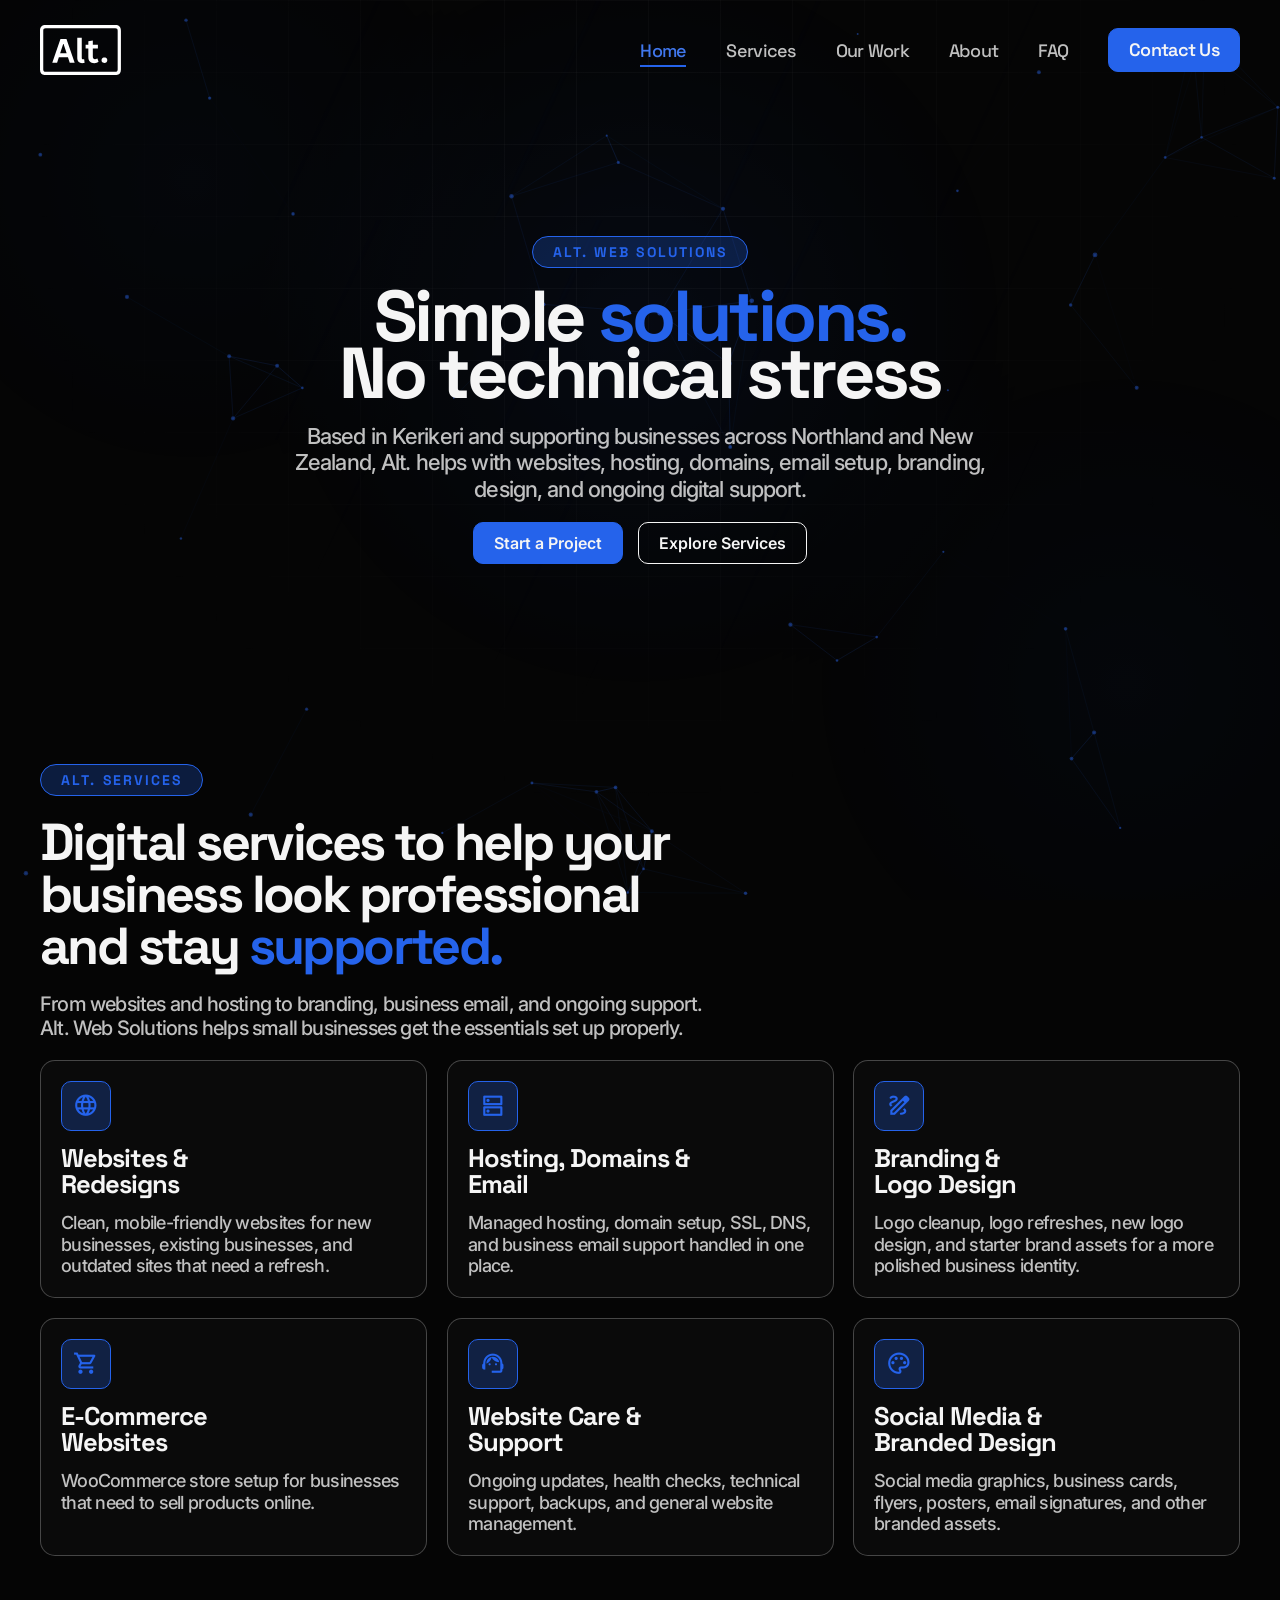
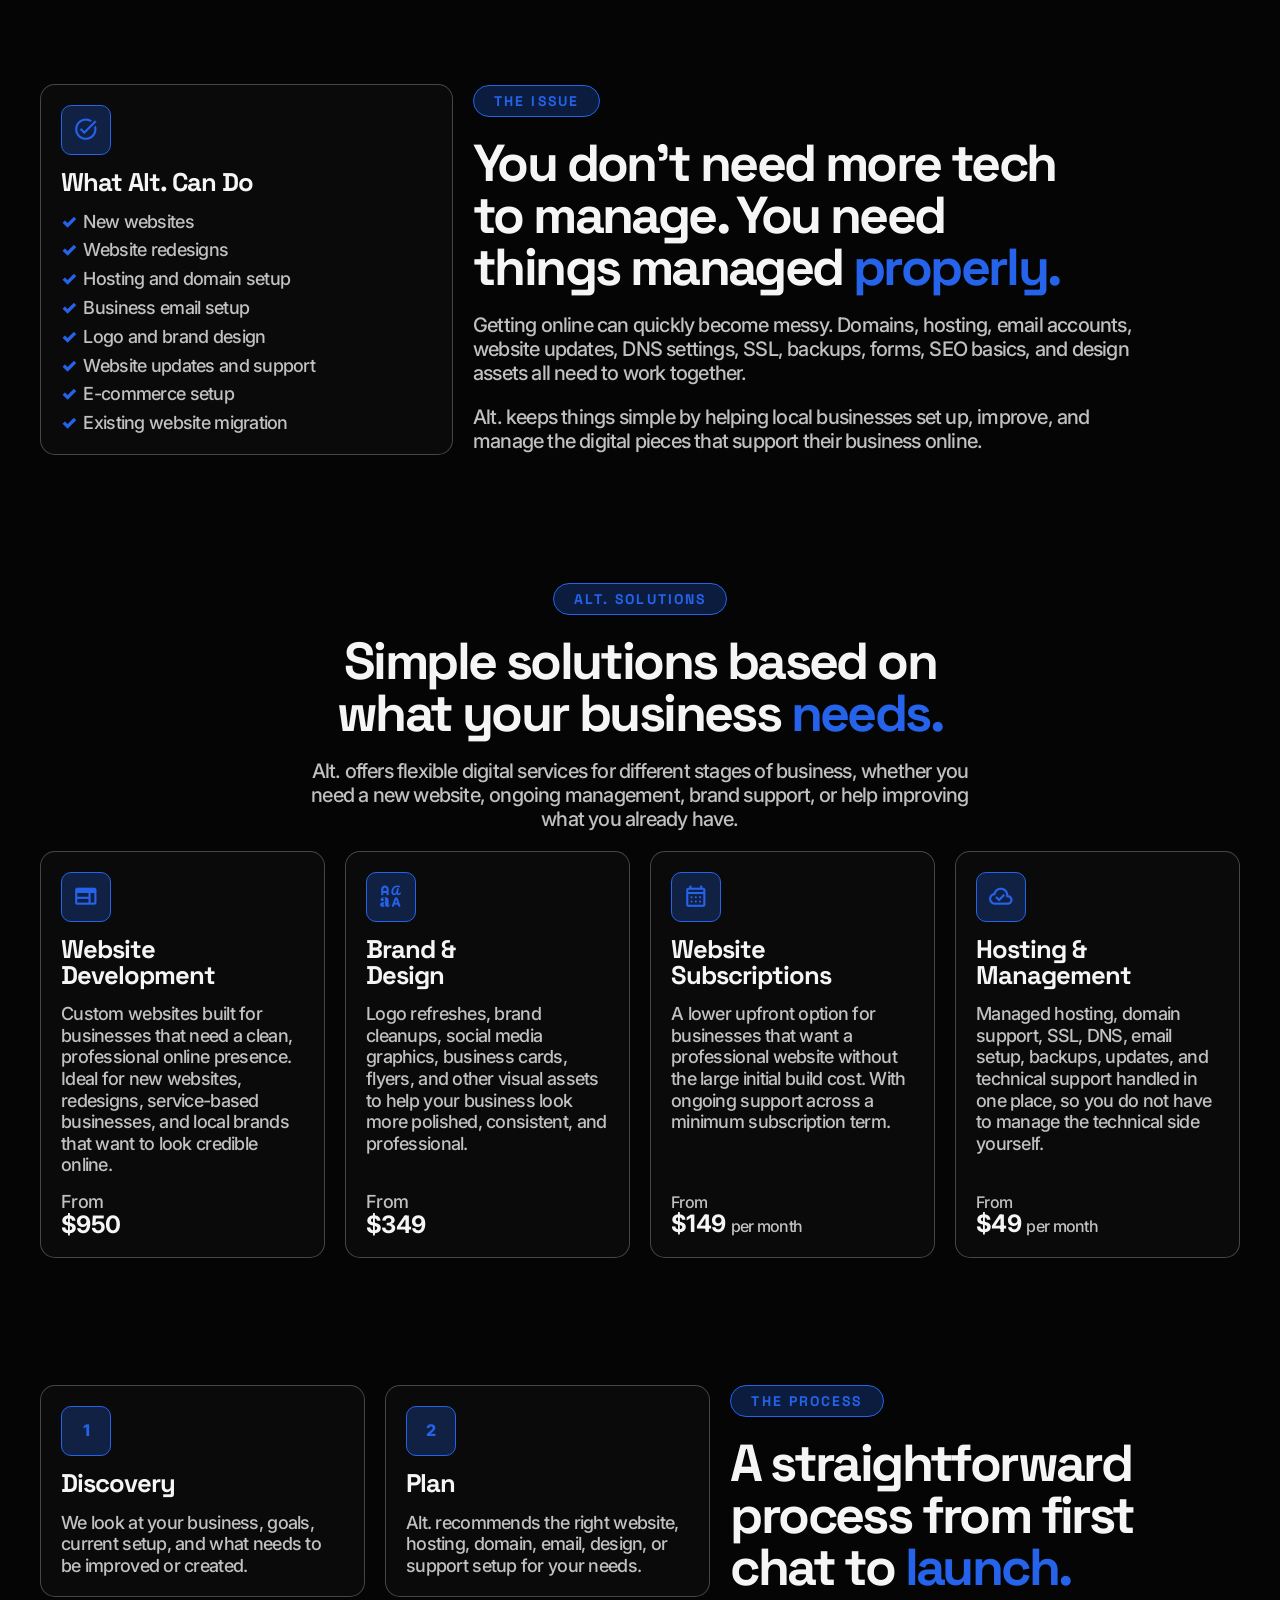
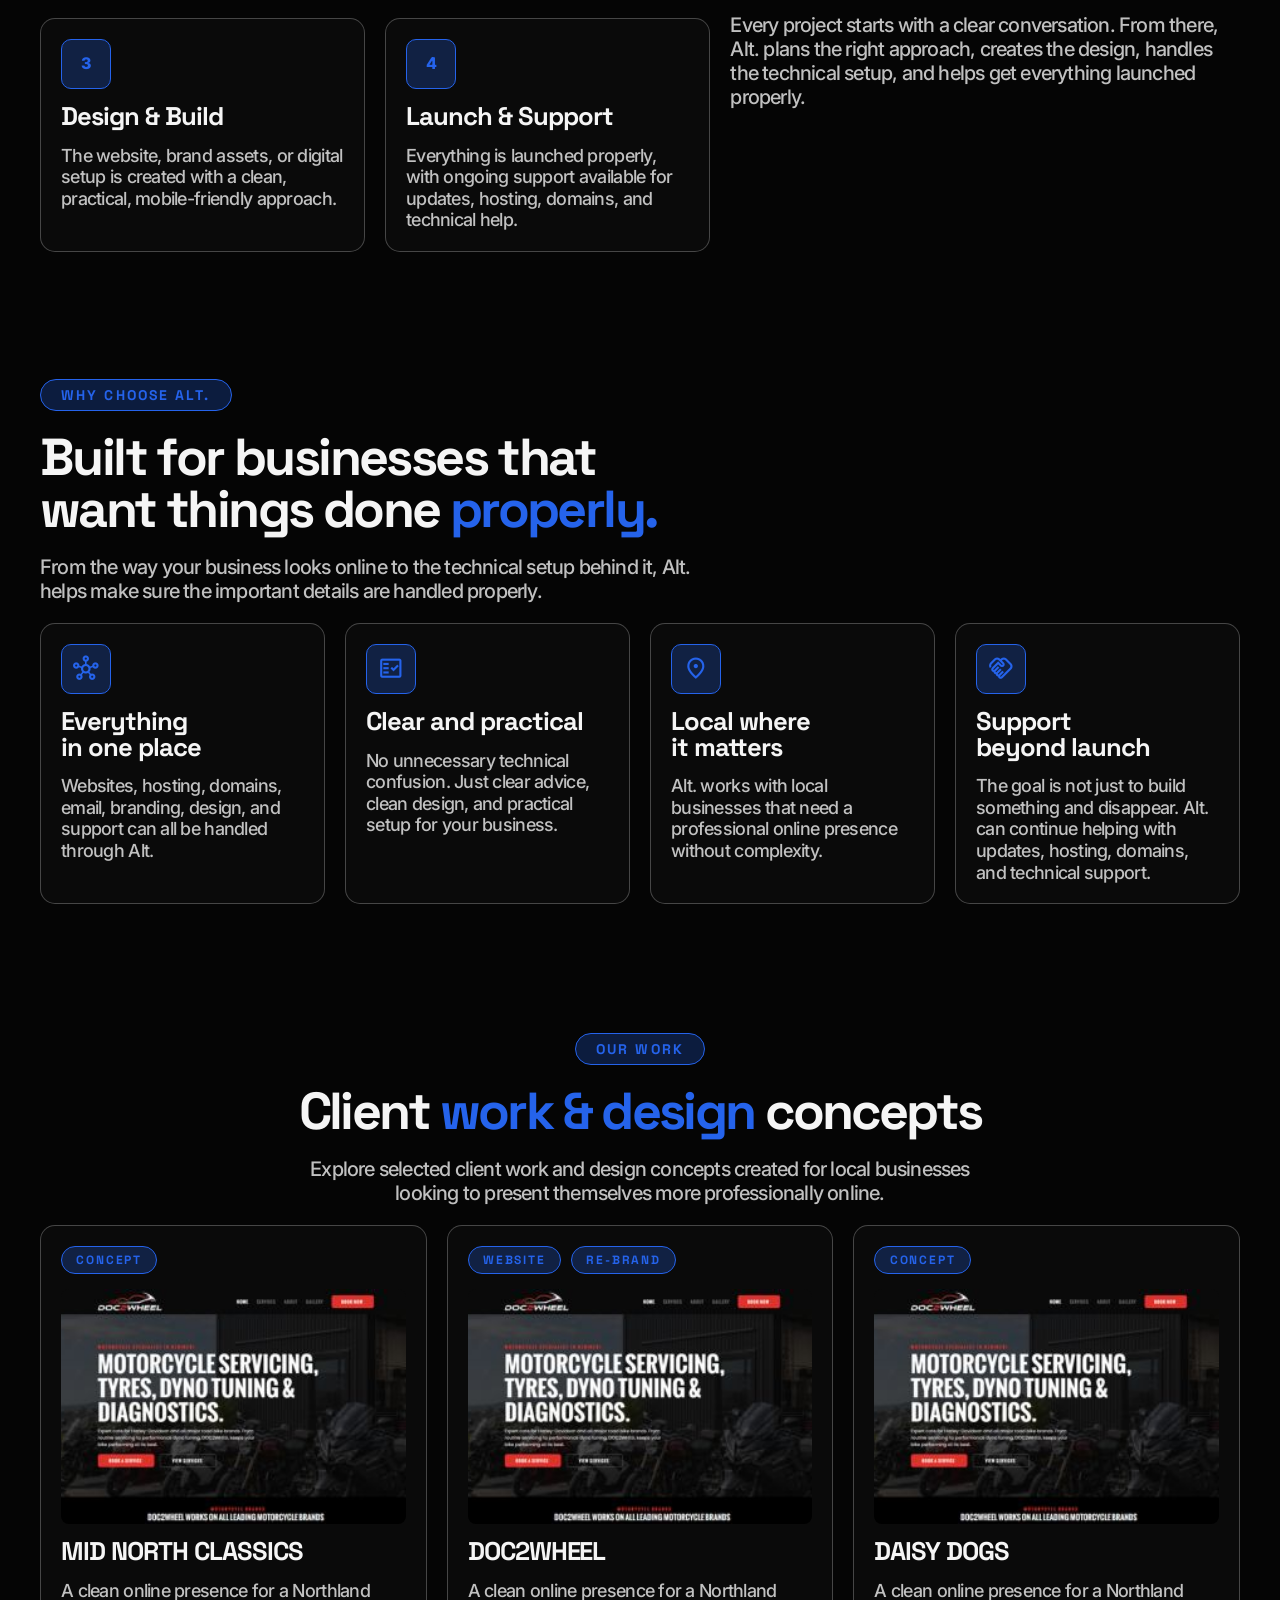
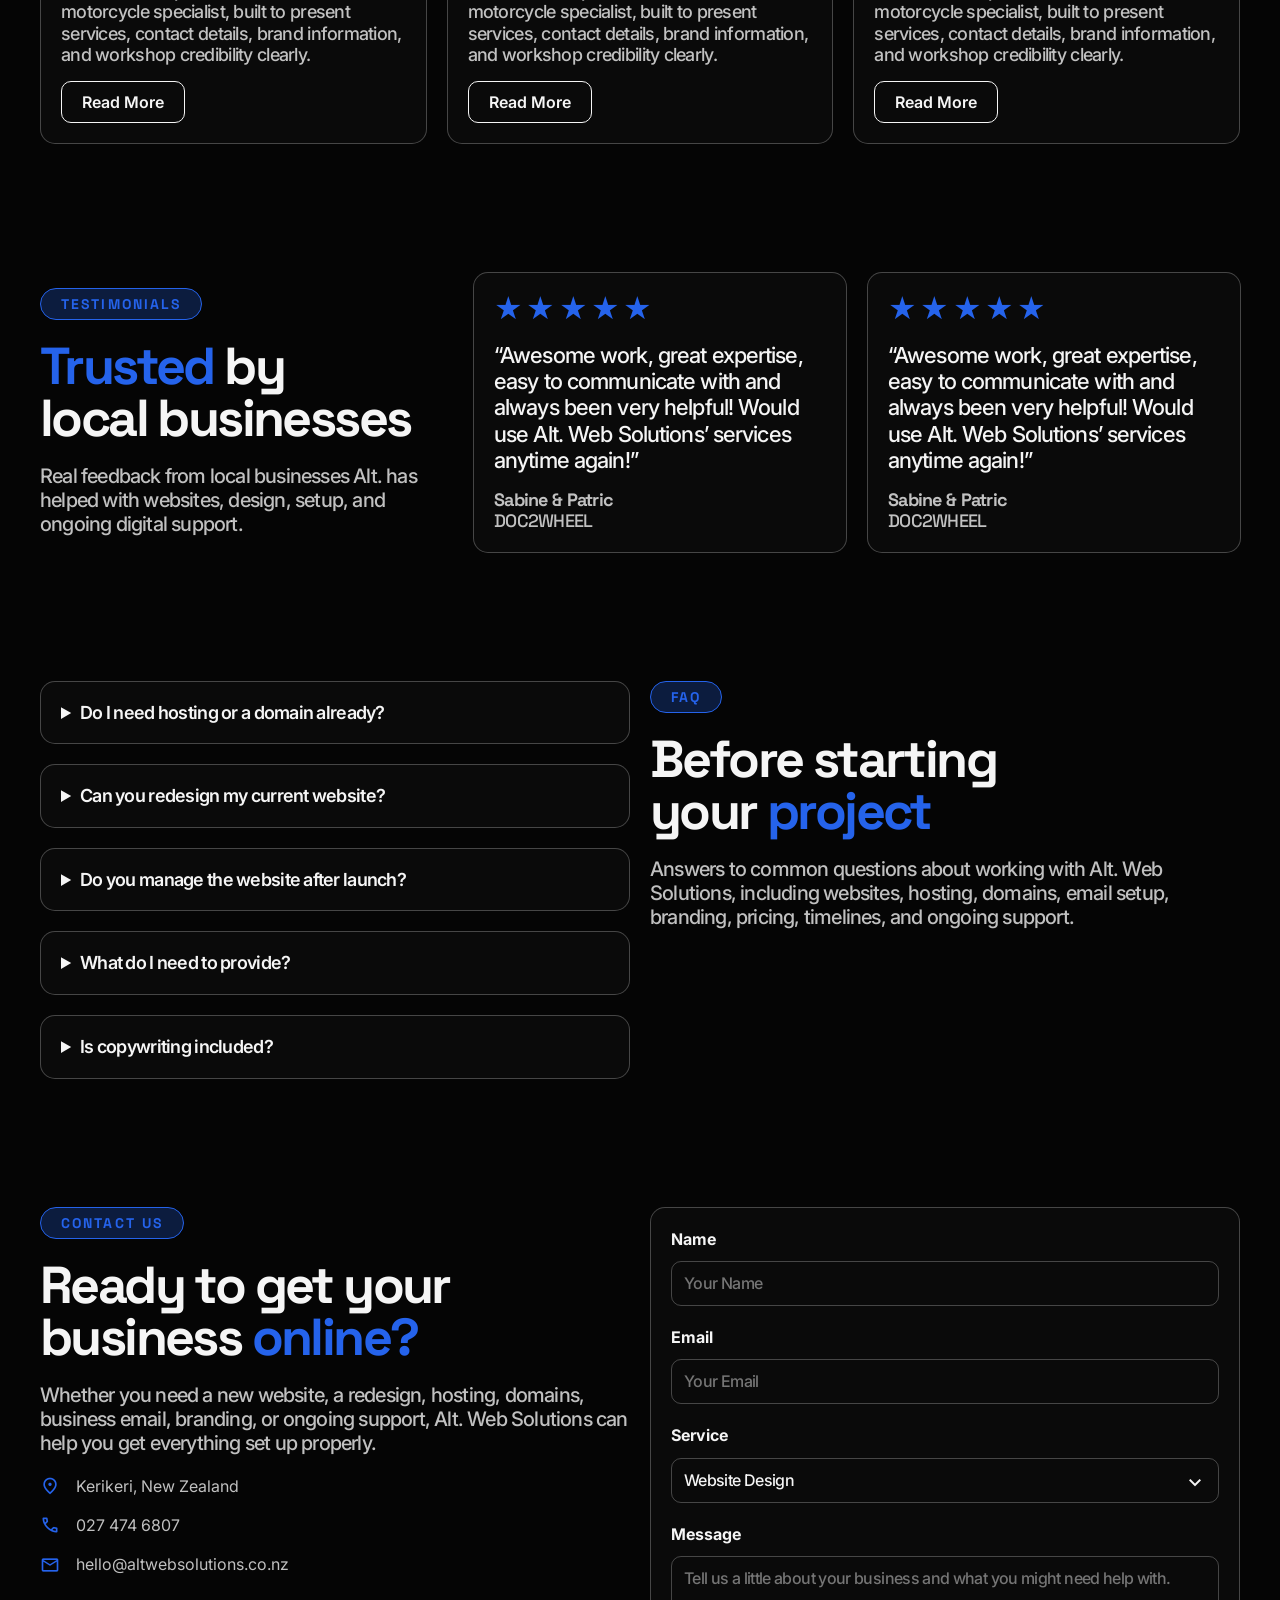
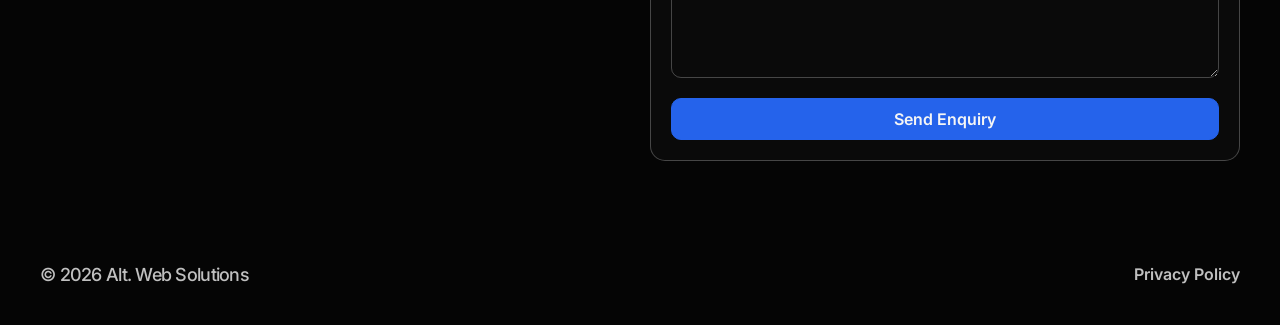
==== index.html @ 3576954f "Initial static site build" ====
<!DOCTYPE html>
<html lang="en">
  <head>
    <meta charset="utf-8">
    <meta name="viewport" content="width=device-width, initial-scale=1">
    <title>Alt. Web Solutions | Digital Support</title>
    <meta
      name="description"
      content="Alt. Web Solutions helps businesses in Kerikeri, Northland and New Zealand with websites, hosting, domains, email setup, branding, design and ongoing digital support.">
    <link rel="preconnect" href="https://fonts.googleapis.com">
    <link rel="preconnect" href="https://fonts.gstatic.com" crossorigin>
    <link
      href="https://fonts.googleapis.com/css2?family=Inter:wght@400;500;600;700;800;900&family=Space+Grotesk:wght@500;700&family=Material+Symbols+Outlined"
      rel="stylesheet">
    <link
      rel="icon"
      href="assets/images/alt-web-solutions-icon-logo.svg"
      type="image/svg+xml">
    <link rel="stylesheet" href="assets/css/tokens.css">
    <link rel="stylesheet" href="assets/css/base.css">
    <link rel="stylesheet" href="assets/css/components.css">
    <link rel="stylesheet" href="assets/css/tech-background.css">
    <script src="assets/js/includes.js" defer></script>
    <script src="assets/js/tech-background.js" defer></script>
    <script src="assets/js/interactions.js" defer></script>
  </head>
  <body>
    <canvas class="tech-background" aria-hidden="true"></canvas>
    <div class="tech-ambient" aria-hidden="true"></div>
    <div class="tech-grid" aria-hidden="true"></div>

    <div data-include="assets/partials/header.html"></div>

    <main id="home">
      <section class="hero" aria-labelledby="hero-title">
        <div class="container hero-inner">
          <p class="eyebrow">ALT. WEB SOLUTIONS</p>
          <h1 id="hero-title">
            Simple <span>solutions.</span><br>No technical stress
          </h1>
          <p>
            Based in Kerikeri and supporting businesses across Northland and New
            Zealand, Alt. helps with websites, hosting, domains, email setup,
            branding, design, and ongoing digital support.
          </p>
          <div class="button-row" role="group" aria-label="Primary actions">
            <a class="button" href="#contact">Start a Project</a>
            <a class="button button-outline" href="#services"
              >Explore Services</a
            >
          </div>
        </div>
      </section>

      <section class="section" id="services" aria-labelledby="services-title">
        <div class="container">
          <div class="section-intro">
            <p class="eyebrow">ALT. SERVICES</p>
            <h2 id="services-title">
              Digital services to help your business look professional and stay
              <span>supported.</span>
            </h2>
            <p>
              From websites and hosting to branding, business email, and ongoing
              support. Alt. Web Solutions helps small businesses get the
              essentials set up properly.
            </p>
          </div>

          <div class="card-grid card-grid-three">
            <article class="card rise 3d-interaction">
              <span
                class="material-symbols-outlined card-icon"
                aria-hidden="true"
                >language</span
              >
              <h3>Websites &amp;<br>Redesigns</h3>
              <p>
                Clean, mobile-friendly websites for new businesses, existing
                businesses, and outdated sites that need a refresh.
              </p>
            </article>
            <article class="card rise 3d-interaction">
              <span
                class="material-symbols-outlined card-icon"
                aria-hidden="true"
                >dns</span
              >
              <h3>Hosting, Domains &amp;<br>Email</h3>
              <p>
                Managed hosting, domain setup, SSL, DNS, and business email
                support handled in one place.
              </p>
            </article>
            <article class="card rise 3d-interaction">
              <span
                class="material-symbols-outlined card-icon"
                aria-hidden="true"
                >draw</span
              >
              <h3>Branding &amp;<br>Logo Design</h3>
              <p>
                Logo cleanup, logo refreshes, new logo design, and starter brand
                assets for a more polished business identity.
              </p>
            </article>
            <article class="card rise 3d-interaction">
              <span
                class="material-symbols-outlined card-icon"
                aria-hidden="true"
                >shopping_cart</span
              >
              <h3>E-Commerce<br>Websites</h3>
              <p>
                WooCommerce store setup for businesses that need to sell
                products online.
              </p>
            </article>
            <article class="card rise 3d-interaction">
              <span
                class="material-symbols-outlined card-icon"
                aria-hidden="true"
                >support_agent</span
              >
              <h3>Website Care &amp;<br>Support</h3>
              <p>
                Ongoing updates, health checks, technical support, backups, and
                general website management.
              </p>
            </article>
            <article class="card rise 3d-interaction">
              <span
                class="material-symbols-outlined card-icon"
                aria-hidden="true"
                >palette</span
              >
              <h3>Social Media &amp; Branded Design</h3>
              <p>
                Social media graphics, business cards, flyers, posters, email
                signatures, and other branded assets.
              </p>
            </article>
          </div>
        </div>
      </section>

      <section class="section" id="about" aria-labelledby="issue-title">
        <div class="container split">
          <article class="card rise 3d-interaction checklist-card">
            <span class="material-symbols-outlined card-icon" aria-hidden="true"
              >task_alt</span
            >
            <h3>What Alt. Can Do</h3>
            <ul class="check-list">
              <li>New websites</li>
              <li>Website redesigns</li>
              <li>Hosting and domain setup</li>
              <li>Business email setup</li>
              <li>Logo and brand design</li>
              <li>Website updates and support</li>
              <li>E-commerce setup</li>
              <li>Existing website migration</li>
            </ul>
          </article>

          <div class="section-intro section-intro-compact">
            <p class="eyebrow">THE ISSUE</p>
            <h2 id="issue-title">
              You don’t need more tech to manage. You need things managed
              <span>properly.</span>
            </h2>
            <p>
              Getting online can quickly become messy. Domains, hosting, email
              accounts, website updates, DNS settings, SSL, backups, forms, SEO
              basics, and design assets all need to work together.
            </p>
            <p>
              Alt. keeps things simple by helping local businesses set up,
              improve, and manage the digital pieces that support their business
              online.
            </p>
          </div>
        </div>
      </section>

      <section class="section" aria-labelledby="solutions-title">
        <div class="container">
          <div class="section-intro section-intro-center">
            <p class="eyebrow">ALT. SOLUTIONS</p>
            <h2 id="solutions-title">
              Simple solutions based on what your business <span>needs.</span>
            </h2>
            <p>
              Alt. offers flexible digital services for different stages of
              business, whether you need a new website, ongoing management,
              brand support, or help improving what you already have.
            </p>
          </div>

          <div class="card-grid card-grid-four">
            <article class="card rise 3d-interaction price-card">
              <span
                class="material-symbols-outlined card-icon"
                aria-hidden="true"
                >web</span
              >
              <h3>Website Development</h3>
              <p>
                Custom websites built for businesses that need a clean,
                professional online presence. Ideal for new websites, redesigns,
                service-based businesses, and local brands that want to look
                credible online.
              </p>
              <p class="price">From <strong>$950</strong></p>
            </article>
            <article class="card rise 3d-interaction price-card">
              <span
                class="material-symbols-outlined card-icon"
                aria-hidden="true"
                >brand_family</span
              >
              <h3>Brand &amp;<br>Design</h3>
              <p>
                Logo refreshes, brand cleanups, social media graphics, business
                cards, flyers, and other visual assets to help your business
                look more polished, consistent, and professional.
              </p>
              <p class="price">From <strong>$349</strong></p>
            </article>
            <article class="card rise 3d-interaction price-card">
              <span
                class="material-symbols-outlined card-icon"
                aria-hidden="true"
                >calendar_month</span
              >
              <h3>Website Subscriptions</h3>
              <p>
                A lower upfront option for businesses that want a professional
                website without the large initial build cost. With ongoing
                support across a minimum subscription term.
              </p>
              <p class="price">
                <span>From</span>
                <span class="price-line"
                  ><strong>$149</strong> <span>per month</span></span
                >
              </p>
            </article>
            <article class="card rise 3d-interaction price-card">
              <span
                class="material-symbols-outlined card-icon"
                aria-hidden="true"
                >cloud_done</span
              >
              <h3>Hosting &amp; Management</h3>
              <p>
                Managed hosting, domain support, SSL, DNS, email setup, backups,
                updates, and technical support handled in one place, so you do
                not have to manage the technical side yourself.
              </p>
              <p class="price">
                <span>From</span>
                <span class="price-line"
                  ><strong>$49</strong> <span>per month</span></span
                >
              </p>
            </article>
          </div>
        </div>
      </section>

      <section class="section" aria-labelledby="process-title">
        <div class="container split process-split">
          <div class="card-grid card-grid-two">
            <article class="card rise 3d-interaction process-card">
              <span class="step">1</span>
              <h3>Discovery</h3>
              <p>
                We look at your business, goals, current setup, and what needs
                to be improved or created.
              </p>
            </article>
            <article class="card rise 3d-interaction process-card">
              <span class="step">2</span>
              <h3>Plan</h3>
              <p>
                Alt. recommends the right website, hosting, domain, email,
                design, or support setup for your needs.
              </p>
            </article>
            <article class="card rise 3d-interaction process-card">
              <span class="step">3</span>
              <h3>Design &amp; Build</h3>
              <p>
                The website, brand assets, or digital setup is created with a
                clean, practical, mobile-friendly approach.
              </p>
            </article>
            <article class="card rise 3d-interaction process-card">
              <span class="step">4</span>
              <h3>Launch &amp; Support</h3>
              <p>
                Everything is launched properly, with ongoing support available
                for updates, hosting, domains, and technical help.
              </p>
            </article>
          </div>

          <div class="section-intro section-intro-compact">
            <p class="eyebrow">THE PROCESS</p>
            <h2 id="process-title">
              A straightforward process from first chat to <span>launch.</span>
            </h2>
            <p>
              Every project starts with a clear conversation. From there, Alt.
              plans the right approach, creates the design, handles the
              technical setup, and helps get everything launched properly.
            </p>
          </div>
        </div>
      </section>

      <section class="section" aria-labelledby="why-title">
        <div class="container">
          <div class="section-intro">
            <p class="eyebrow">WHY CHOOSE ALT.</p>
            <h2 id="why-title">
              Built for businesses that want things done <span>properly.</span>
            </h2>
            <p>
              From the way your business looks online to the technical setup
              behind it, Alt. helps make sure the important details are handled
              properly.
            </p>
          </div>

          <div class="card-grid card-grid-four">
            <article class="card rise 3d-interaction">
              <span
                class="material-symbols-outlined card-icon"
                aria-hidden="true"
                >hub</span
              >
              <h3>Everything in one place</h3>
              <p>
                Websites, hosting, domains, email, branding, design, and support
                can all be handled through Alt.
              </p>
            </article>
            <article class="card rise 3d-interaction">
              <span
                class="material-symbols-outlined card-icon"
                aria-hidden="true"
                >fact_check</span
              >
              <h3>Clear and practical</h3>
              <p>
                No unnecessary technical confusion. Just clear advice, clean
                design, and practical setup for your business.
              </p>
            </article>
            <article class="card rise 3d-interaction">
              <span
                class="material-symbols-outlined card-icon"
                aria-hidden="true"
                >location_on</span
              >
              <h3>Local where it matters</h3>
              <p>
                Alt. works with local businesses that need a professional online
                presence without complexity.
              </p>
            </article>
            <article class="card rise 3d-interaction">
              <span
                class="material-symbols-outlined card-icon"
                aria-hidden="true"
                >handshake</span
              >
              <h3>Support beyond launch</h3>
              <p>
                The goal is not just to build something and disappear. Alt. can
                continue helping with updates, hosting, domains, and technical
                support.
              </p>
            </article>
          </div>
        </div>
      </section>

      <section class="section" id="work" aria-labelledby="work-title">
        <div class="container">
          <div class="section-intro section-intro-center">
            <p class="eyebrow">OUR WORK</p>
            <h2 id="work-title">
              Client <span>work &amp; design</span> concepts
            </h2>
            <p>
              Explore selected client work and design concepts created for local
              businesses looking to present themselves more professionally
              online.
            </p>
          </div>

          <div class="card-grid card-grid-three">
            <article class="card work-card">
              <p class="tag-list"><span>CONCEPT</span></p>
              <img
                src="assets/images/doc2wheel.jpg"
                alt="Mid North Classics concept website preview."
                width="430"
                height="235"
                loading="lazy">
              <h3>MID NORTH CLASSICS</h3>
              <p>
                A clean online presence for a Northland motorcycle specialist,
                built to present services, contact details, brand information,
                and workshop credibility clearly.
              </p>
              <a class="button button-outline" href="#contact">Read More</a>
            </article>
            <article class="card work-card">
              <p class="tag-list"><span>WEBSITE</span><span>RE-BRAND</span></p>
              <img
                src="assets/images/doc2wheel.jpg"
                alt="DOC2WHEEL website rebuild preview."
                width="430"
                height="235"
                loading="lazy">
              <h3>DOC2WHEEL</h3>
              <p>
                A clean online presence for a Northland motorcycle specialist,
                built to present services, contact details, brand information,
                and workshop credibility clearly.
              </p>
              <a class="button button-outline" href="#contact">Read More</a>
            </article>
            <article class="card work-card">
              <p class="tag-list"><span>CONCEPT</span></p>
              <img
                src="assets/images/doc2wheel.jpg"
                alt="Daisy Dogs concept website preview."
                width="430"
                height="235"
                loading="lazy">
              <h3>DAISY DOGS</h3>
              <p>
                A clean online presence for a Northland motorcycle specialist,
                built to present services, contact details, brand information,
                and workshop credibility clearly.
              </p>
              <a class="button button-outline" href="#contact">Read More</a>
            </article>
          </div>
        </div>
      </section>

      <section class="section" aria-labelledby="testimonials-title">
        <div class="container split testimonials">
          <div class="section-intro section-intro-compact">
            <p class="eyebrow">TESTIMONIALS</p>
            <h2 id="testimonials-title">
              <span>Trusted</span> by local businesses
            </h2>
            <p>
              Real feedback from local businesses Alt. has helped with websites,
              design, setup, and ongoing digital support.
            </p>
          </div>

          <div class="card-grid card-grid-two">
            <article class="card rise 3d-interaction testimonial-card">
              <p>
                <span class="stars" role="img" aria-label="Five star review"
                  >★★★★★</span
                >
              </p>
              <blockquote>
                “Awesome work, great expertise, easy to communicate with and
                always been very helpful! Would use Alt. Web Solutions’ services
                anytime again!”
              </blockquote>
              <p><strong>Sabine &amp; Patric</strong><br>DOC2WHEEL</p>
            </article>
            <article class="card rise 3d-interaction testimonial-card">
              <p>
                <span class="stars" role="img" aria-label="Five star review"
                  >★★★★★</span
                >
              </p>
              <blockquote>
                “Awesome work, great expertise, easy to communicate with and
                always been very helpful! Would use Alt. Web Solutions’ services
                anytime again!”
              </blockquote>
              <p><strong>Sabine &amp; Patric</strong><br>DOC2WHEEL</p>
            </article>
          </div>
        </div>
      </section>

      <section class="section" id="faq" aria-labelledby="faq-title">
        <div class="container faq-split">
          <div class="faq-list">
            <details>
              <summary>Do I need hosting or a domain already?</summary>
              <p>
                No. Alt. can help with hosting, domains, SSL, DNS, and business
                email setup.
              </p>
            </details>
            <details>
              <summary>Can you redesign my current website?</summary>
              <p>
                Yes. Alt. can refresh an existing website or rebuild it into a
                cleaner, mobile-friendly version.
              </p>
            </details>
            <details>
              <summary>Do you manage the website after launch?</summary>
              <p>
                Yes. Ongoing support is available for updates, hosting, domains,
                backups, and technical help.
              </p>
            </details>
            <details>
              <summary>What do I need to provide?</summary>
              <p>
                Your business details, current website if you have one,
                preferred services, brand assets, and any examples you like.
              </p>
            </details>
            <details>
              <summary>Is copywriting included?</summary>
              <p>
                Basic content structure and cleanup can be included. Larger
                copywriting needs can be scoped separately.
              </p>
            </details>
          </div>

          <div class="section-intro section-intro-compact">
            <p class="eyebrow">FAQ</p>
            <h2 id="faq-title">Before starting your <span>project</span></h2>
            <p>
              Answers to common questions about working with Alt. Web Solutions,
              including websites, hosting, domains, email setup, branding,
              pricing, timelines, and ongoing support.
            </p>
          </div>
        </div>
      </section>

      <section class="section" id="contact" aria-labelledby="contact-title">
        <div class="container contact-split">
          <div class="section-intro section-intro-compact">
            <p class="eyebrow">CONTACT US</p>
            <h2 id="contact-title">
              Ready to get your business <span>online?</span>
            </h2>
            <p>
              Whether you need a new website, a redesign, hosting, domains,
              business email, branding, or ongoing support, Alt. Web Solutions
              can help you get everything set up properly.
            </p>
            <address class="contact-details">
              <span
                ><span class="material-symbols-outlined" aria-hidden="true"
                  >location_on</span
                >
                Kerikeri, New Zealand</span
              >
              <a href="tel:+64274746807"
                ><span class="material-symbols-outlined" aria-hidden="true"
                  >call</span
                >
                027&nbsp;474&nbsp;6807</a
              >
              <a href="mailto:hello@altwebsolutions.co.nz"
                ><span class="material-symbols-outlined" aria-hidden="true"
                  >mail</span
                >
                hello@altwebsolutions.co.nz</a
              >
            </address>
          </div>

          <form
            class="contact-form card"
            action="mailto:hello@altwebsolutions.co.nz"
            method="post"
            enctype="text/plain"
          >
            <!-- ponytail: static site only; replace mailto with a real endpoint when submissions need tracking. -->
            <label for="name">Name</label>
            <input
              id="name"
              name="name"
              type="text"
              placeholder="Your Name"
              autocomplete="name"
              required>

            <label for="email">Email</label>
            <input
              id="email"
              name="email"
              type="email"
              placeholder="Your Email"
              autocomplete="email"
              required>

            <label for="service">Service</label>
            <div class="select-wrap">
              <select id="service" name="service">
                <option>Website Design</option>
                <option>Website Redesign</option>
                <option>Hosting &amp; Management</option>
                <option>Brand &amp; Design</option>
              </select>
              <span
                class="material-symbols-outlined select-icon"
                aria-hidden="true"
                >expand_more</span
              >
            </div>

            <label for="message">Message</label>
            <textarea
              id="message"
              name="message"
              rows="5"
              placeholder="Tell us a little about your business and what you might need help with."
              required
            ></textarea>

            <button class="button" type="submit">Send Enquiry</button>
          </form>
        </div>
      </section>
    </main>

    <div data-include="assets/partials/footer.html"></div>
  </body>
</html>
---- assets/css/tokens.css ----
:root {
  --alt-black: #050505;
  --alt-charcoal: #111;
  --alt-white: #f5f5f5;
  --alt-blue: #2563eb;
  --alt-blue-light: #4077ed;
  --alt-border: rgba(245, 245, 245, 0.25);
  --alt-surface: rgba(245, 245, 245, 0.025);
  --alt-text-muted: rgba(255, 255, 255, 0.75);

  --font-body: "Inter", system-ui, sans-serif;
  --font-display: "Space Grotesk", "Inter", system-ui, sans-serif;

  --container-width: 75rem;
  --container-gutter: clamp(2rem, 6vw, 4rem);
  --section-space: 4rem;
  --grid-gap: 1.25rem;

  --radius-sm: 0.625rem;
  --radius-md: 0.9375rem;
  --ease: 180ms ease;
}
---- assets/css/base.css ----
*,
*::before,
*::after {
  box-sizing: border-box;
}

html {
  scroll-behavior: smooth;
}

body {
  margin: 0;
  min-height: 100%;
  background: var(--alt-black);
  color: var(--alt-white);
  font-family: var(--font-body);
  line-height: 1.45;
  -webkit-font-smoothing: antialiased;
  text-rendering: optimizeLegibility;
}

img,
svg {
  display: block;
  max-width: 100%;
}

a {
  color: inherit;
  text-decoration: none;
}

button,
input,
select,
textarea {
  font: inherit;
}

h1,
h2,
h3,
p,
blockquote {
  margin: 0;
}

h1,
h2,
h3 {
  font-family: var(--font-display);
  font-weight: 700;
  text-wrap: balance;
}

h1 {
  max-width: 16ch;
  font-size: clamp(3rem, 7vw, 4.5rem);
  letter-spacing: -0.05em;
  line-height: 0.8;
}

h2 {
  max-width: 25ch;
  font-size: clamp(2.1rem, 4.8vw, 3.25rem);
  letter-spacing: -0.05em;
  line-height: 1;
}

h3 {
  font-size: clamp(1.35rem, 2vw, 1.875rem);
  letter-spacing: -0.04em;
  line-height: 1;
}

h1 span,
h2 span {
  color: var(--alt-blue);
}

p,
li,
blockquote,
summary,
input,
select,
textarea {
  color: var(--alt-text-muted);
  font-size: clamp(1rem, 1.45vw, 1.125rem);
  font-weight: 500;
  letter-spacing: -0.04em;
  line-height: 1.2;
}

:focus-visible {
  outline: 3px solid var(--alt-blue-light);
  outline-offset: 4px;
}
---- assets/css/components.css ----
.container {
  width: min(100% - var(--container-gutter), var(--container-width));
  margin-inline: auto;
}

.site-header,
.site-footer {
}

.nav,
.footer-inner {
  min-height: 6.25rem;
  display: flex;
  align-items: center;
  justify-content: space-between;
  gap: 2rem;
}

.brand img {
  width: 5.0625rem;
  height: auto;
  filter: invert(1);
}

.nav-list {
  display: flex;
  flex-wrap: wrap;
  gap: 1rem 2.5rem;
  align-items: center;
  justify-content: flex-end;
  margin: 0;
  padding: 0;
  list-style: none;
  color: var(--alt-white);
  font-family: var(--font-display);
  font-size: 1rem;
  font-weight: 600;
}

.nav-list a:not(.button) {
  position: relative;
  padding-block: 0.35rem;
  transition:
    color var(--ease),
    opacity var(--ease);
}

.nav-list a:not(.button)::after {
  position: absolute;
  right: 0;
  bottom: 0;
  left: 0;
  height: 2px;
  background: var(--alt-blue);
  content: "";
  scale: 0 1;
  transform-origin: right;
  transition: scale var(--ease);
}

.nav-list a:not(.button):hover,
.nav-list a:not(.button)[aria-current="page"] {
  color: var(--alt-blue-light);
}

.nav-list a:not(.button):hover::after,
.nav-list a:not(.button)[aria-current="page"]::after {
  scale: 1 1;
  transform-origin: left;
}

.button {
  display: inline-flex;
  min-height: 2.5rem;
  align-items: center;
  justify-content: center;
  border: 1px solid var(--alt-blue);
  border-radius: var(--radius-sm);
  background: var(--alt-blue);
  color: var(--alt-white);
  cursor: pointer;
  font-weight: 600;
  line-height: 1;
  padding: 0.75rem 1.25rem;
  transition:
    background-color var(--ease),
    border-color var(--ease),
    color var(--ease),
    transform var(--ease);
}

.button-outline {
  border-color: var(--alt-white);
  background: transparent;
}

.button:hover,
.button[aria-current="page"] {
  border-color: var(--alt-blue-light);
  background: var(--alt-blue-light);
}

.button-outline:hover {
  border-color: var(--alt-blue-light);
  background: rgba(37, 99, 235, 0.16);
}

.section {
  padding-block: var(--section-space);
}

.hero {
  min-height: 37.5rem;
  display: grid;
  place-items: center;
  text-align: center;
}

.hero-inner,
.section-intro {
  display: grid;
  gap: 1.25rem;
}

.hero-inner {
  justify-items: center;
}

.hero-inner > p:not(.eyebrow) {
  max-width: 45rem;
  font-size: clamp(1.1rem, 2vw, 1.375rem);
}

.button-row {
  display: flex;
  flex-wrap: wrap;
  justify-content: center;
  gap: 0.9375rem;
}

.eyebrow,
.tag-list span {
  width: fit-content;
  display: inline-flex;
  align-items: center;
  justify-content: center;
  border: 1px solid var(--alt-blue);
  border-radius: 999px;
  background: rgba(37, 99, 235, 0.25);
  color: var(--alt-blue);
  font-family: var(--font-display);
  font-size: 0.875rem;
  font-weight: 700;
  letter-spacing: 0.15em;
  line-height: 1;
  padding: 0.5rem 1.25rem;
  text-transform: uppercase;
}

.section-intro {
  margin-bottom: 1.25rem;
}

.section-intro-compact {
  margin-bottom: 0;
}

.section-intro-center {
  justify-items: center;
  text-align: center;
}

.section-intro > p:not(.eyebrow) {
  max-width: 42.5rem;
  font-size: 1.25rem;
}

.split,
.faq-split,
.contact-split {
  display: grid;
  gap: var(--grid-gap);
  align-items: center;
}

.split {
  grid-template-columns: minmax(0, 0.7fr) minmax(0, 1.3fr);
}

.process-split {
  grid-template-columns: minmax(0, 1.25fr) minmax(0, 0.95fr);
  align-items: start;
}

.faq-split,
.contact-split {
  grid-template-columns: repeat(2, minmax(0, 1fr));
  align-items: start;
}

.testimonials {
  align-items: center;
}

.card-grid {
  display: grid;
  gap: var(--grid-gap);
}

.card-grid-two {
  grid-template-columns: repeat(2, minmax(0, 1fr));
}

.card-grid-three {
  grid-template-columns: repeat(3, minmax(0, 1fr));
}

.card-grid-four {
  grid-template-columns: repeat(4, minmax(0, 1fr));
}

.card,
details,
.contact-form {
  border: 1px solid var(--alt-border);
  border-radius: var(--radius-md);
  background: var(--alt-surface);
}

.card {
  display: grid;
  gap: 0.9375rem;
  align-content: start;
  padding: 1.25rem;
  transition:
    background-color var(--ease),
    border-color var(--ease),
    transform var(--ease);
}

.card:hover {
  border-color: rgba(37, 99, 235, 0.65);
  background: rgba(37, 99, 235, 0.08);
}

.rise:not(.\33 d-interaction):hover {
  transform: translateY(-3px);
}

.\33 d-interaction {
  position: relative;
  overflow: hidden;
  transform: perspective(900px) rotateX(var(--tilt-x, 0deg))
    rotateY(var(--tilt-y, 0deg));
  transform-style: preserve-3d;
  transition:
    background-color var(--ease),
    border-color var(--ease),
    transform 120ms ease-out;
  will-change: transform;
}

.\33 d-interaction::after {
  position: absolute;
  inset: 0;

  content: "";
  opacity: 0;
  pointer-events: none;
  transition: opacity var(--ease);
}

.\33 d-interaction:hover {
  transform: perspective(900px) rotateX(var(--tilt-x, 0deg))
    rotateY(var(--tilt-y, 0deg));
}

.\33 d-interaction:hover::after {
  opacity: 1;
}

.card-icon,
.step {
  width: 3.125rem;
  height: 3.125rem;
  display: inline-grid;
  place-items: center;
  border: 1px solid var(--alt-blue);
  border-radius: var(--radius-sm);
  background: rgba(37, 99, 235, 0.25);
  color: var(--alt-blue);
}

.step {
  font-weight: 800;
}

.material-symbols-outlined {
  font-size: 1.6rem;
  font-variation-settings:
    "FILL" 0,
    "wght" 400,
    "GRAD" 0,
    "opsz" 24;
}

.check-list {
  display: grid;
  gap: 0.45rem;
  margin: 0;
  padding: 0;
  list-style: none;
}

.check-list li::before {
  content: "✓";
  color: var(--alt-blue);
  font-weight: 900;
  margin-right: 0.45rem;
}

.price-card {
  display: flex;
  flex-direction: column;
  height: 100%;
}

.price {
  display: flex;
  flex-direction: column;
  align-items: flex-start;
  margin-top: auto;
}

.price-line {
  display: flex;
  align-items: baseline;
  gap: 0.35rem;
}

.price strong {
  color: var(--alt-white);
  font-size: 1.5rem;
  line-height: 1;
}

.price span {
  font-size: 1rem;
}

.work-card img {
  width: 100%;
  aspect-ratio: 333 / 188;
  border-radius: 0.5rem;
  object-fit: cover;
  transition:
    filter var(--ease),
    transform var(--ease);
}

.tag-list {
  display: flex;
  flex-wrap: wrap;
  gap: 0.625rem;
}

.tag-list span {
  font-size: 0.75rem;
  padding: 0.45rem 0.9rem;
}

.work-card .button {
  width: fit-content;
  margin-top: auto;
}

.testimonial-card p {
  font-family: var(--font-display);
}

.stars {
  color: var(--alt-blue);
  font-size: 1.75rem;
  letter-spacing: 0.12em;
}

blockquote {
  color: var(--alt-white);
  font-size: 1.375rem;
}

.faq-list {
  display: grid;
  gap: 1.25rem;
}

details {
  overflow: hidden;
  padding: 1.25rem;
  transition:
    background-color var(--ease),
    border-color var(--ease);
}

summary {
  color: var(--alt-white);
  cursor: pointer;
  font-weight: 600;
}

details:hover,
details[open] {
  border-color: rgba(37, 99, 235, 0.65);
  background: rgba(37, 99, 235, 0.08);
}

details p {
  margin-top: 0.75rem;
}

details[open] p {
  animation: faqReveal 220ms ease both;
}

@keyframes faqReveal {
  from {
    opacity: 0;
    transform: translateY(-0.35rem);
  }

  to {
    opacity: 1;
    transform: translateY(0);
  }
}

.contact-details {
  display: grid;
  gap: 1rem;
  color: var(--alt-text-muted);
  font-style: normal;
}

.contact-details span,
.contact-details a {
  display: inline-flex;
  gap: 1rem;
  align-items: center;
}

.contact-details .material-symbols-outlined {
  color: var(--alt-blue);
  font-size: 1.25rem;
}

.contact-form {
  display: grid;
  gap: 0.625rem;
  padding: 1.25rem;
}

.contact-form label {
  color: var(--alt-white);
  font-size: 1rem;
  font-weight: 700;
}

.contact-form input,
.contact-form select,
.contact-form textarea {
  width: 100%;
  border: 1px solid var(--alt-border);
  border-radius: var(--radius-sm);
  background: transparent;
  color: var(--alt-white);
  font-size: 1rem;
  margin-bottom: 0.625rem;
  padding: 0.75rem;
  transition:
    border-color var(--ease),
    background-color var(--ease);
}

.contact-form input:hover,
.contact-form select:hover,
.contact-form textarea:hover,
.contact-form input:focus,
.contact-form select:focus,
.contact-form textarea:focus {
  border-color: var(--alt-blue-light);
  background: rgba(37, 99, 235, 0.08);
}

.select-wrap {
  position: relative;
  width: 100%;
}

.contact-form select {
  appearance: none;
}

.contact-form option {
  background: var(--alt-charcoal);
  color: var(--alt-white);
}

.select-icon {
  position: absolute;
  top: 25%;
  right: 0.75rem;
  color: var(--alt-white);
  font-size: 1.5rem;
  pointer-events: none;
}

.contact-form textarea {
  min-height: 7.5rem;
  resize: vertical;
}

.footer-inner {
  color: var(--alt-text-muted);
  font-weight: 600;
}

@media (max-width: 68rem) {
  .nav,
  .footer-inner {
    flex-direction: column;
    justify-content: center;
    padding-block: 1.5rem;
    text-align: center;
  }

  .nav-list {
    justify-content: center;
  }

  .split,
  .process-split,
  .faq-split,
  .contact-split {
    grid-template-columns: 1fr;
  }

  .card-grid-three,
  .card-grid-four {
    grid-template-columns: repeat(2, minmax(0, 1fr));
  }
}

@media (max-width: 42rem) {
  .hero {
    min-height: auto;
    padding-block: 5rem;
  }

  .card-grid-two,
  .card-grid-three,
  .card-grid-four {
    grid-template-columns: 1fr;
  }

  .button,
  .button-row {
    width: 100%;
  }
}
---- assets/css/tech-background.css ----
.tech-background,
.tech-ambient,
.tech-grid {
  position: fixed;
  inset: 0;
  width: 100%;
  height: 100%;
  pointer-events: none;
  contain: layout style paint;
}

.tech-background {
  z-index: 0;
  opacity: 0.82;
  mix-blend-mode: screen;
}

.tech-ambient,
.tech-grid {
  z-index: 1;
}

.tech-ambient {
  background:
    radial-gradient(
      circle at var(--mouse-x, 50%) var(--mouse-y, 38%),
      rgba(37, 99, 235, 0.2),
      transparent 24rem
    ),
    radial-gradient(
      circle at 15% 20%,
      rgba(37, 99, 235, 0.1),
      transparent 20rem
    ),
    radial-gradient(
      circle at 88% 76%,
      rgba(37, 99, 235, 0.1),
      transparent 22rem
    );
  opacity: 0.3;
  transition: opacity var(--ease);
}

.tech-grid {
  background-image:
    linear-gradient(var(--alt-border) 1px, transparent 1px),
    linear-gradient(90deg, var(--alt-border) 1px, transparent 1px),
    linear-gradient(
      115deg,
      transparent 0 48%,
      rgba(37, 99, 235, 0.1) 49%,
      transparent 51% 100%
    );
  background-size:
    72px 72px,
    72px 72px,
    220px 220px;
  mask-image: radial-gradient(circle at 50% 22%, black 0%, transparent 70%);
  opacity: 0.16;
  animation: interactiveGridDrift 24s linear infinite;
}

.site-header {
  position: relative;
  z-index: 1000;
}

main,
.site-footer {
  position: relative;
  z-index: 2;
}

.hero {
  position: relative;
  overflow: hidden;
  isolation: isolate;
}

@keyframes interactiveGridDrift {
  from {
    background-position:
      0 0,
      0 0,
      0 0;
  }

  to {
    background-position:
      72px 72px,
      72px 72px,
      220px -220px;
  }
}

@keyframes interfaceSweep {
  from {
    transform: translateX(-5%) skewX(-10deg);
  }

  to {
    transform: translateX(7%) skewX(-10deg);
  }
}

@media (prefers-reduced-motion: reduce) {
  .tech-background {
    display: none;
  }

  .tech-grid,
  .hero::before {
    animation: none;
  }
}

@media (max-width: 720px) {
  .tech-background {
    opacity: 0.6;
  }

  .tech-ambient {
    opacity: 0.34;
  }

  .tech-grid {
    background-size:
      54px 54px,
      54px 54px,
      170px 170px;
    opacity: 0.1;
  }
}
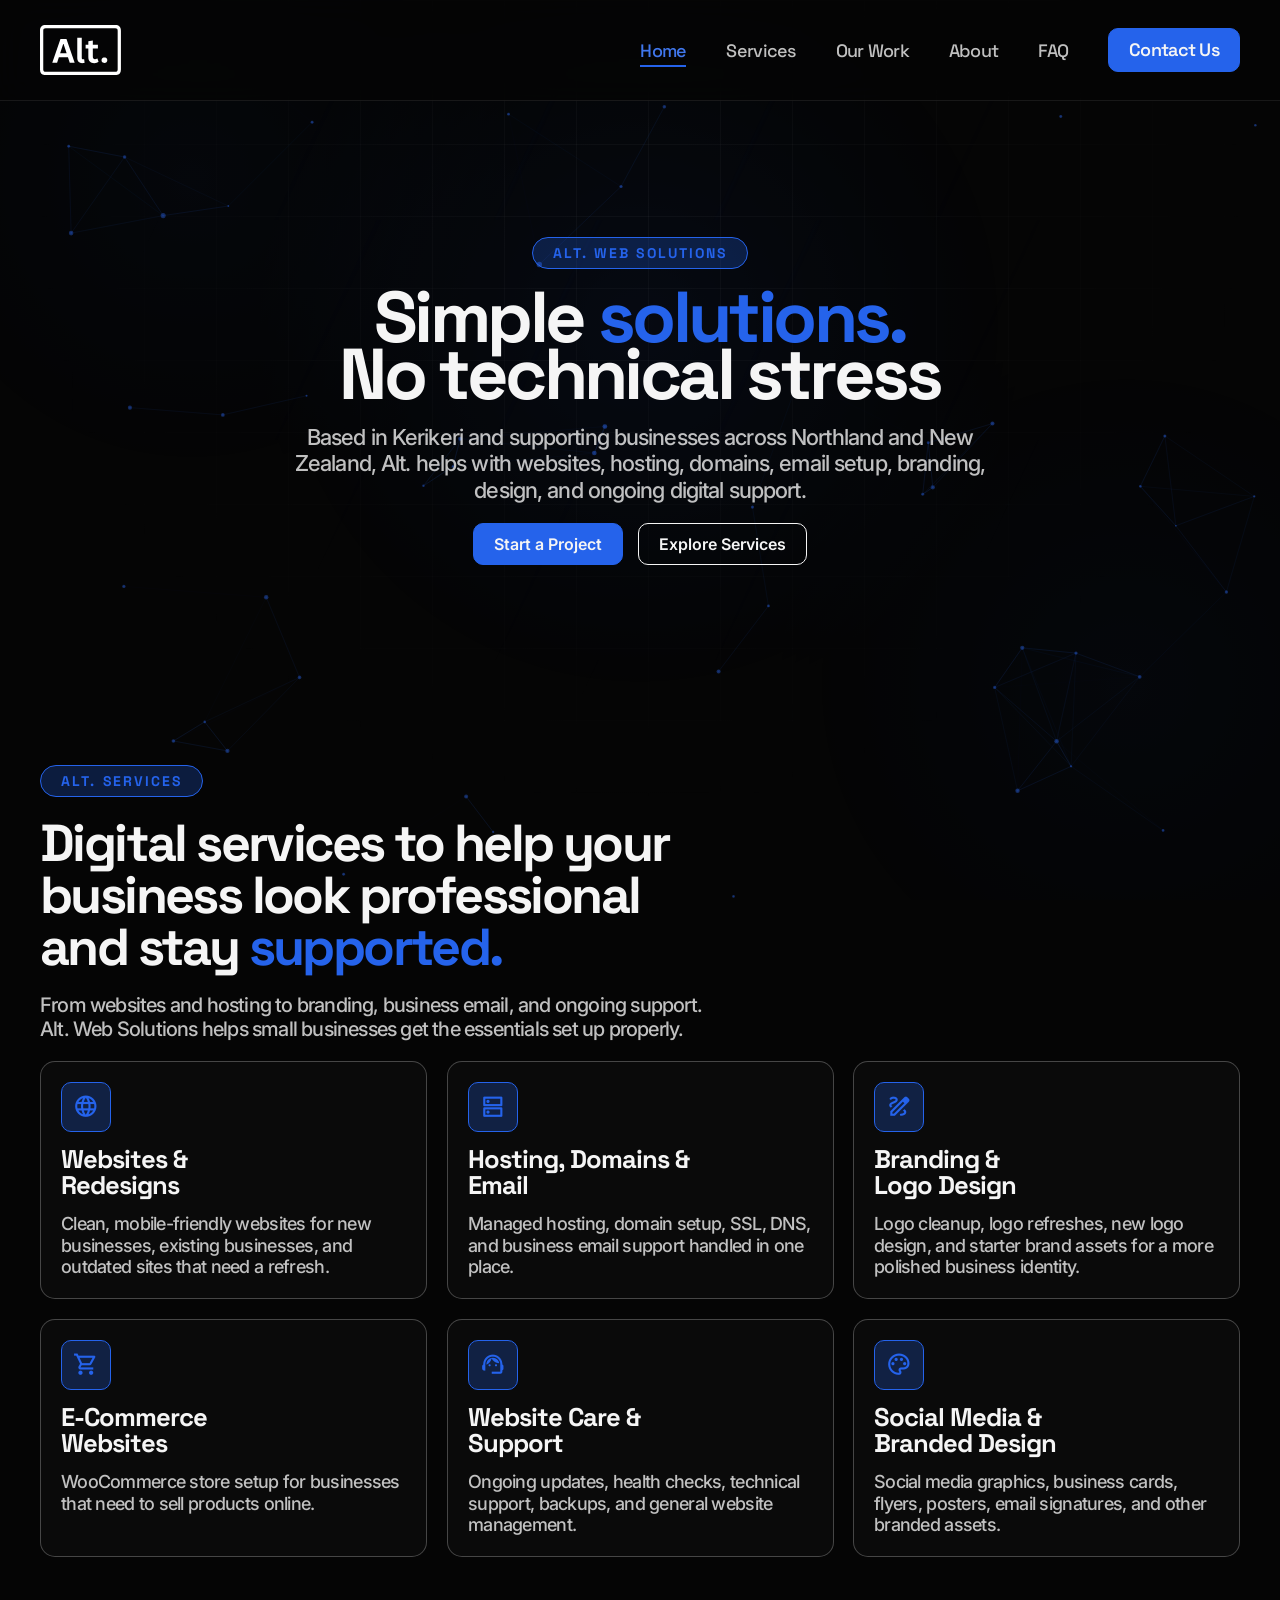
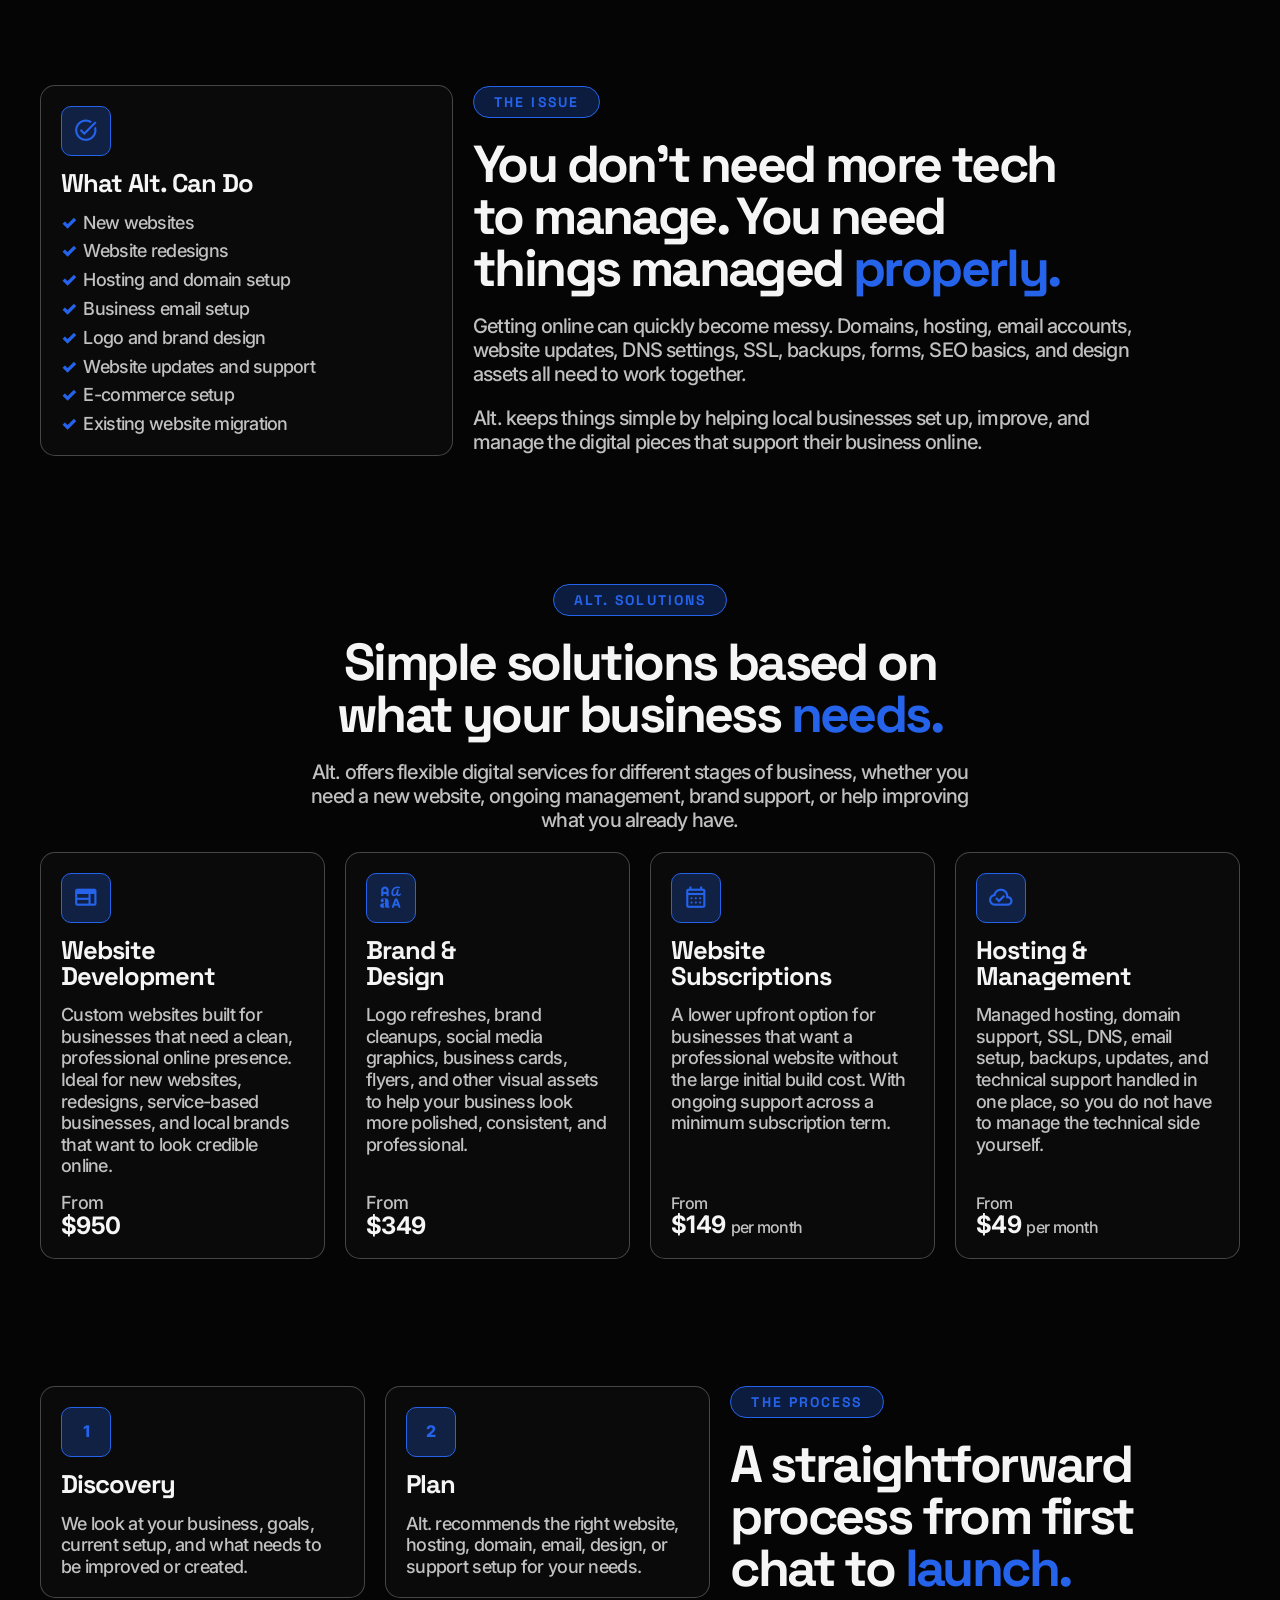
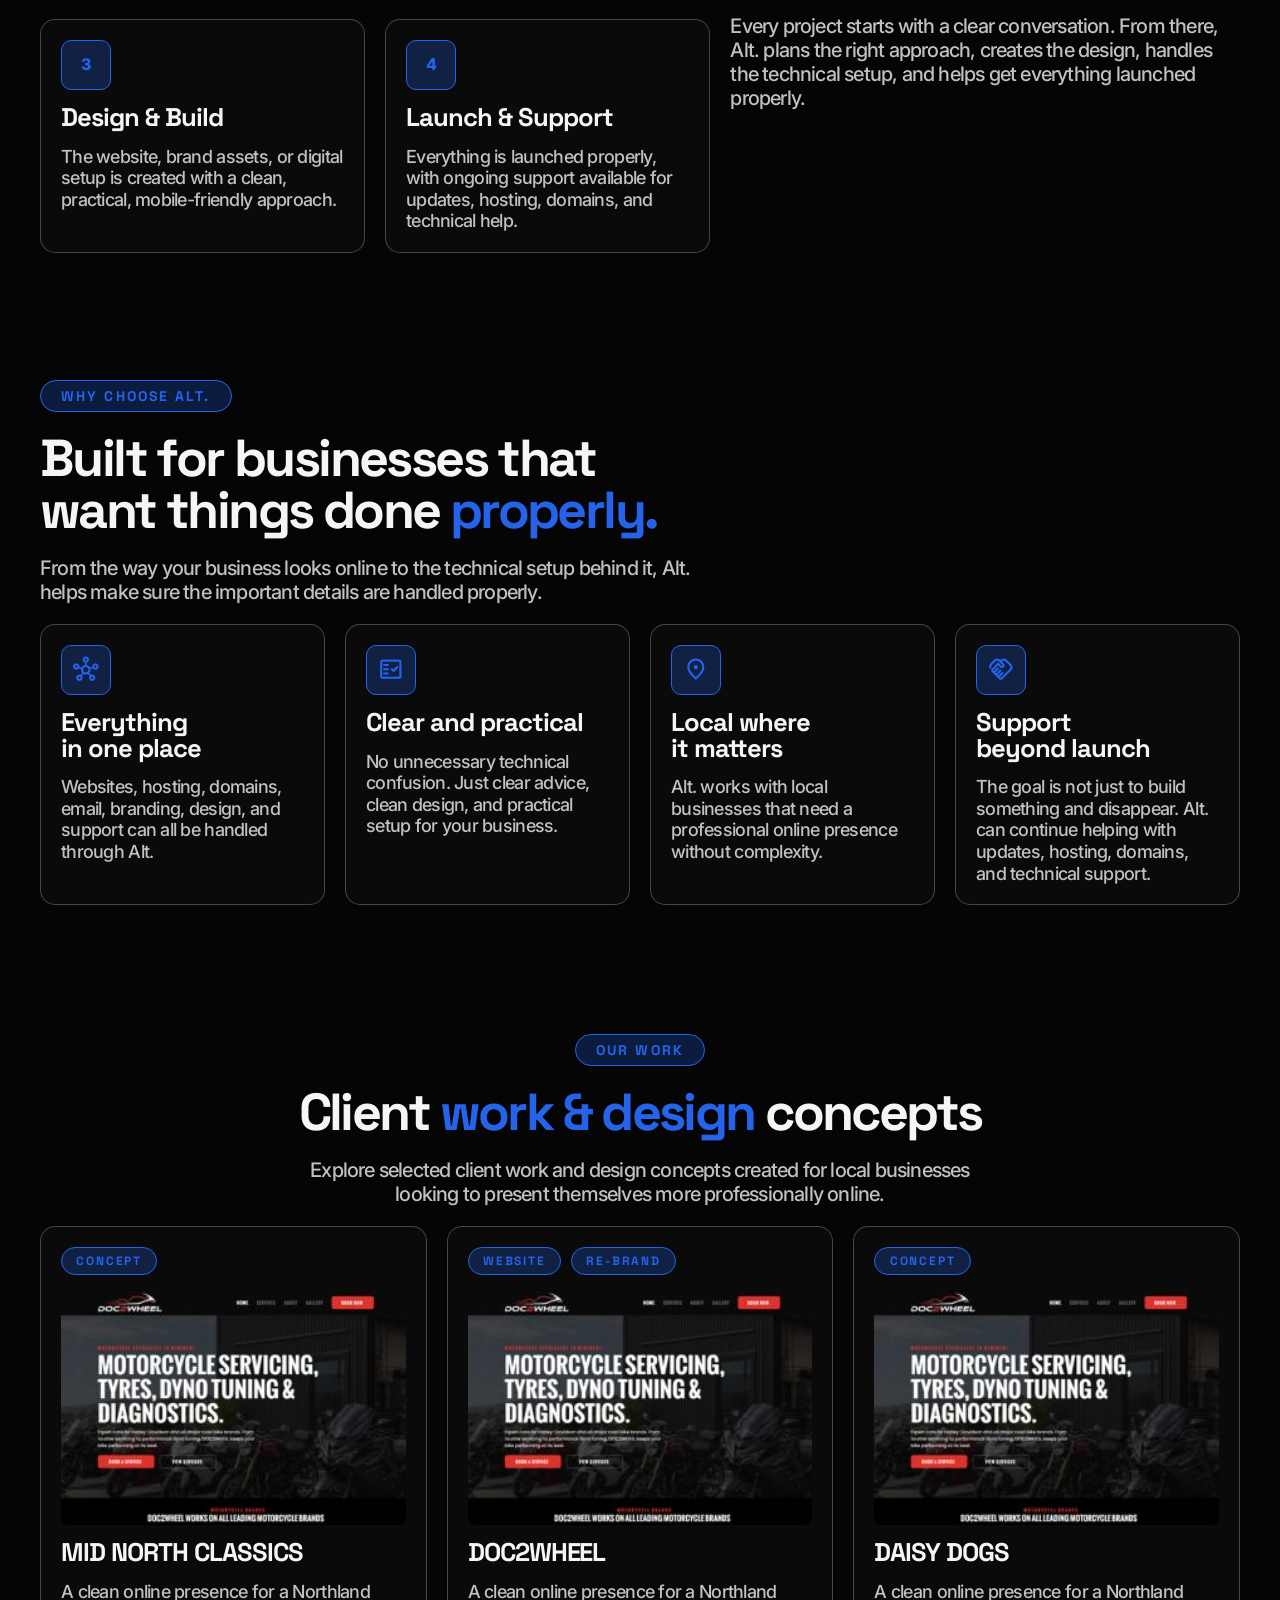
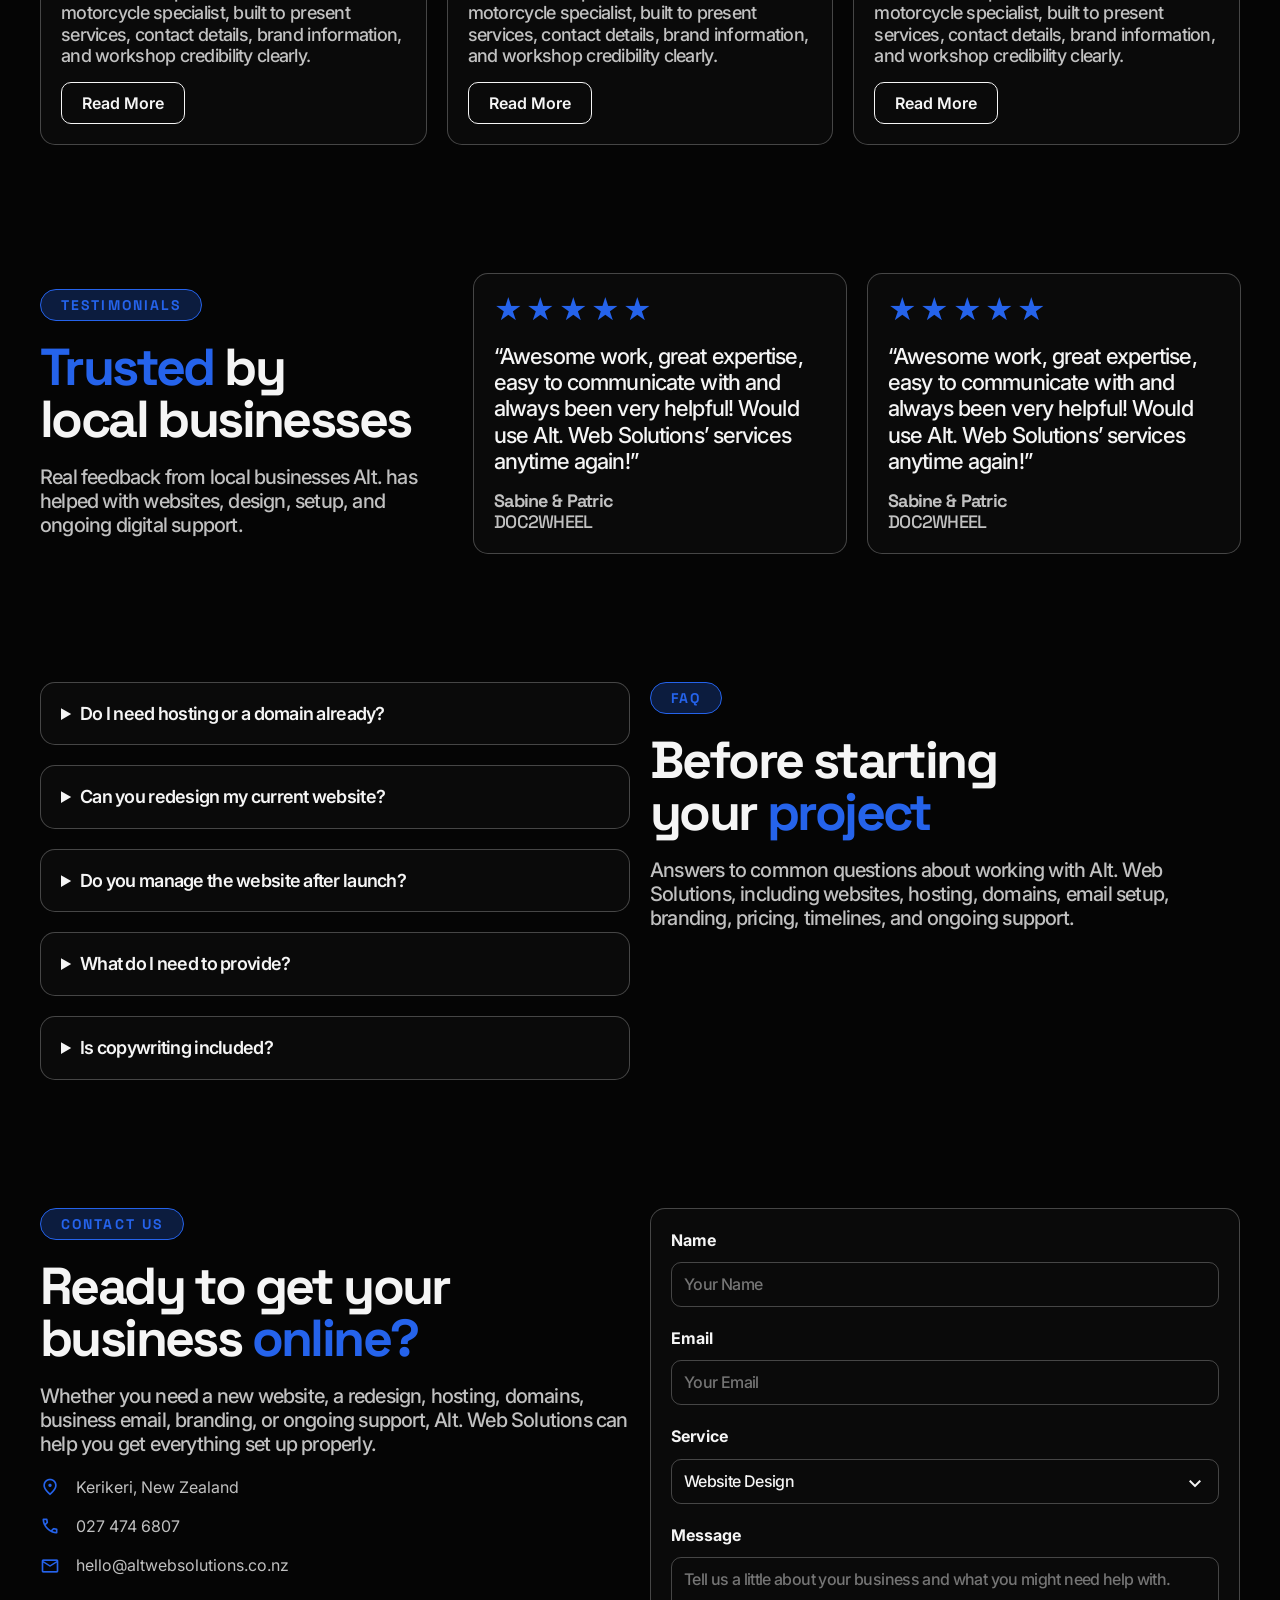
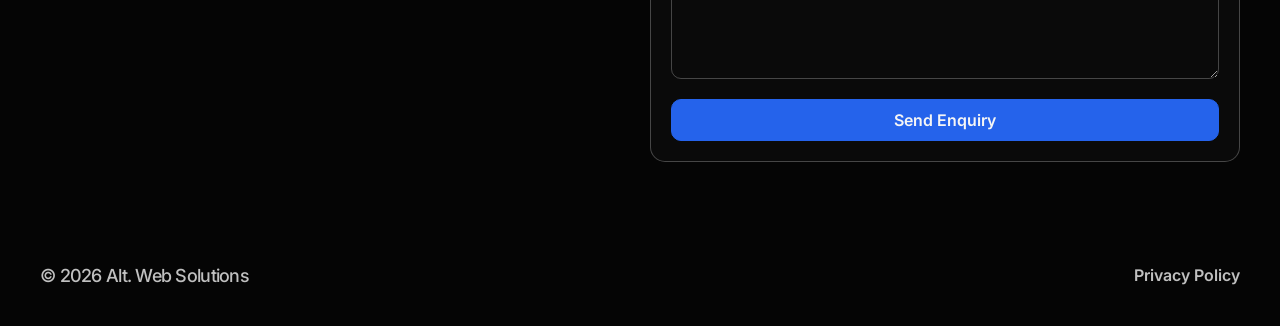
==== commit 021cc86a: "Fix responsive layout and sticky header" ====
--- a/index.html
+++ b/index.html
@@ -29,7 +29,10 @@
     <div class="tech-ambient" aria-hidden="true"></div>
     <div class="tech-grid" aria-hidden="true"></div>
 
-    <div data-include="assets/partials/header.html"></div>
+    <div
+      class="site-header-shell"
+      data-include="assets/partials/header.html"
+    ></div>
 
     <main id="home">
       <section class="hero" aria-labelledby="hero-title">
@@ -134,7 +137,7 @@
                 aria-hidden="true"
                 >palette</span
               >
-              <h3>Social Media &amp; Branded Design</h3>
+              <h3>Social Media &amp; <br>Branded Design</h3>
               <p>
                 Social media graphics, business cards, flyers, posters, email
                 signatures, and other branded assets.
@@ -145,7 +148,25 @@
       </section>
 
       <section class="section" id="about" aria-labelledby="issue-title">
-        <div class="container split">
+        <div class="container split desktop-content-first">
+          <div class="section-intro section-intro-compact">
+            <p class="eyebrow">THE ISSUE</p>
+            <h2 id="issue-title">
+              You don’t need more tech to manage. You need things managed
+              <span>properly.</span>
+            </h2>
+            <p>
+              Getting online can quickly become messy. Domains, hosting, email
+              accounts, website updates, DNS settings, SSL, backups, forms, SEO
+              basics, and design assets all need to work together.
+            </p>
+            <p>
+              Alt. keeps things simple by helping local businesses set up,
+              improve, and manage the digital pieces that support their business
+              online.
+            </p>
+          </div>
+
           <article class="card rise 3d-interaction checklist-card">
             <span class="material-symbols-outlined card-icon" aria-hidden="true"
               >task_alt</span
@@ -162,24 +183,6 @@
               <li>Existing website migration</li>
             </ul>
           </article>
-
-          <div class="section-intro section-intro-compact">
-            <p class="eyebrow">THE ISSUE</p>
-            <h2 id="issue-title">
-              You don’t need more tech to manage. You need things managed
-              <span>properly.</span>
-            </h2>
-            <p>
-              Getting online can quickly become messy. Domains, hosting, email
-              accounts, website updates, DNS settings, SSL, backups, forms, SEO
-              basics, and design assets all need to work together.
-            </p>
-            <p>
-              Alt. keeps things simple by helping local businesses set up,
-              improve, and manage the digital pieces that support their business
-              online.
-            </p>
-          </div>
         </div>
       </section>
 
@@ -204,7 +207,7 @@
                 aria-hidden="true"
                 >web</span
               >
-              <h3>Website Development</h3>
+              <h3>Website <br>Development</h3>
               <p>
                 Custom websites built for businesses that need a clean,
                 professional online presence. Ideal for new websites, redesigns,
@@ -233,7 +236,7 @@
                 aria-hidden="true"
                 >calendar_month</span
               >
-              <h3>Website Subscriptions</h3>
+              <h3>Website <br>Subscriptions</h3>
               <p>
                 A lower upfront option for businesses that want a professional
                 website without the large initial build cost. With ongoing
@@ -252,7 +255,7 @@
                 aria-hidden="true"
                 >cloud_done</span
               >
-              <h3>Hosting &amp; Management</h3>
+              <h3>Hosting &amp; <br>Management</h3>
               <p>
                 Managed hosting, domain support, SSL, DNS, email setup, backups,
                 updates, and technical support handled in one place, so you do
@@ -270,7 +273,19 @@
       </section>
 
       <section class="section" aria-labelledby="process-title">
-        <div class="container split process-split">
+        <div class="container split process-split desktop-content-first">
+          <div class="section-intro section-intro-compact">
+            <p class="eyebrow">THE PROCESS</p>
+            <h2 id="process-title">
+              A straightforward process from first chat to <span>launch.</span>
+            </h2>
+            <p>
+              Every project starts with a clear conversation. From there, Alt.
+              plans the right approach, creates the design, handles the
+              technical setup, and helps get everything launched properly.
+            </p>
+          </div>
+
           <div class="card-grid card-grid-two">
             <article class="card rise 3d-interaction process-card">
               <span class="step">1</span>
@@ -304,18 +319,6 @@
                 for updates, hosting, domains, and technical help.
               </p>
             </article>
-          </div>
-
-          <div class="section-intro section-intro-compact">
-            <p class="eyebrow">THE PROCESS</p>
-            <h2 id="process-title">
-              A straightforward process from first chat to <span>launch.</span>
-            </h2>
-            <p>
-              Every project starts with a clear conversation. From there, Alt.
-              plans the right approach, creates the design, handles the
-              technical setup, and helps get everything launched properly.
-            </p>
           </div>
         </div>
       </section>
@@ -500,7 +503,17 @@
       </section>
 
       <section class="section" id="faq" aria-labelledby="faq-title">
-        <div class="container faq-split">
+        <div class="container faq-split desktop-content-first">
+          <div class="section-intro section-intro-compact">
+            <p class="eyebrow">FAQ</p>
+            <h2 id="faq-title">Before starting your <span>project</span></h2>
+            <p>
+              Answers to common questions about working with Alt. Web Solutions,
+              including websites, hosting, domains, email setup, branding,
+              pricing, timelines, and ongoing support.
+            </p>
+          </div>
+
           <div class="faq-list">
             <details>
               <summary>Do I need hosting or a domain already?</summary>
@@ -537,16 +550,6 @@
                 copywriting needs can be scoped separately.
               </p>
             </details>
-          </div>
-
-          <div class="section-intro section-intro-compact">
-            <p class="eyebrow">FAQ</p>
-            <h2 id="faq-title">Before starting your <span>project</span></h2>
-            <p>
-              Answers to common questions about working with Alt. Web Solutions,
-              including websites, hosting, domains, email setup, branding,
-              pricing, timelines, and ongoing support.
-            </p>
           </div>
         </div>
       </section>
--- a/assets/css/components.css
+++ b/assets/css/components.css
@@ -3,7 +3,16 @@
   margin-inline: auto;
 }
 
-.site-header,
+.site-header-shell,
+.site-header {
+  position: sticky;
+  top: 0;
+  z-index: 20;
+  border-bottom: 1px solid rgba(245, 245, 245, 0.08);
+  background: rgba(5, 5, 5, 0.82);
+  backdrop-filter: blur(14px);
+}
+
 .site-footer {
 }
 
@@ -202,6 +211,16 @@
   align-items: center;
 }
 
+@media (min-width: 68.001rem) {
+  .desktop-content-first > .section-intro {
+    order: 2;
+  }
+
+  .desktop-content-first > :not(.section-intro) {
+    order: 1;
+  }
+}
+
 .card-grid {
   display: grid;
   gap: var(--grid-gap);
@@ -544,6 +563,38 @@
     grid-template-columns: 1fr;
   }
 
+  .desktop-content-first > .section-intro {
+    order: -1;
+  }
+
+  .split > .section-intro,
+  .process-split > .section-intro,
+  .faq-split > .section-intro,
+  .contact-split > .section-intro {
+    justify-items: center;
+    text-align: center;
+  }
+
+  .checklist-card {
+    width: min(100%, 20rem);
+    margin-inline: auto;
+  }
+
+  .contact-form {
+    width: min(100%, 38rem);
+    margin-inline: auto;
+  }
+
+  .contact-details {
+    justify-items: center;
+    text-align: center;
+  }
+
+  .contact-details span,
+  .contact-details a {
+    justify-content: center;
+  }
+
   .card-grid-three,
   .card-grid-four {
     grid-template-columns: repeat(2, minmax(0, 1fr));
@@ -562,6 +613,28 @@
     grid-template-columns: 1fr;
   }
 
+  .section-intro,
+  .card,
+  details,
+  .contact-details {
+    justify-items: center;
+    text-align: center;
+  }
+
+  .price,
+  .tag-list {
+    align-items: center;
+    justify-content: center;
+  }
+
+  .price-card {
+    align-items: center;
+  }
+
+  .work-card .button {
+    margin-inline: auto;
+  }
+
   .button,
   .button-row {
     width: 100%;
--- a/assets/css/tech-background.css
+++ b/assets/css/tech-background.css
@@ -61,7 +61,6 @@
 }
 
 .site-header {
-  position: relative;
   z-index: 1000;
 }
 
